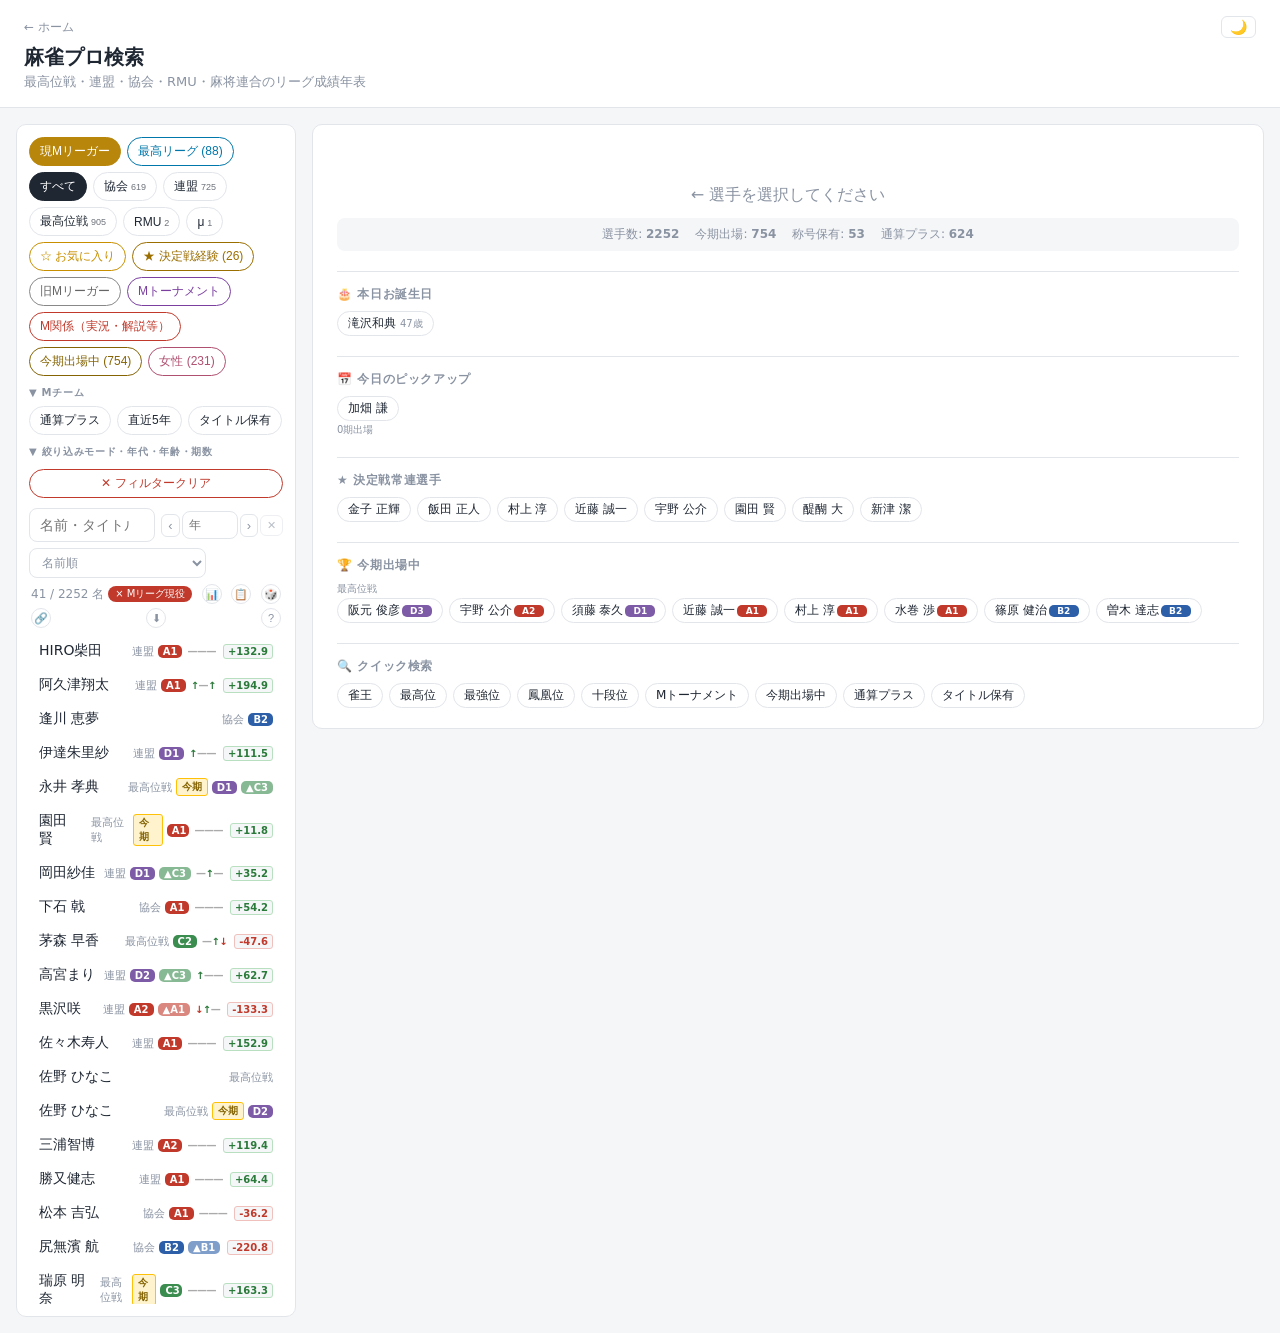
==== pro/index.html @ a1c351ee "キャッシュバスティング追加でブラウザキャッシュを回避 Co-Authored-By: Claude Opus 4.6 <noreply@anthropic.com>" ====
<!DOCTYPE html>
<html lang="ja">
<head>
<meta charset="UTF-8">
<meta name="viewport" content="width=device-width, initial-scale=1.0">
<title>麻雀プロ検索</title>
<meta name="description" content="最高位戦・連盟・協会・RMU・麻将連合のリーグ成績年表。2200人以上の麻雀プロの成績を検索・閲覧できます。">
<meta property="og:title" content="麻雀プロ検索">
<meta property="og:description" content="最高位戦・連盟・協会・RMU・麻将連合のリーグ成績年表">
<meta property="og:type" content="website">
<link rel="stylesheet" href="style.css?v=20260627b">
<link rel="manifest" href="manifest.json">
<meta name="theme-color" content="#c0392b">
</head>
<body>
<div class="app-header">
  <div class="header-top">
    <a href="../" class="back-link">← ホーム</a>
    <button id="darkToggle" class="dark-toggle-btn" title="ダーク/ライトモード切替" onclick="toggleDark()">🌙</button>
  </div>
  <h1>麻雀プロ検索</h1>
  <p class="subtitle">最高位戦・連盟・協会・RMU・麻将連合のリーグ成績年表</p>
</div>

<div class="layout">
  <aside class="sidebar">
    <button class="filter-toggle" id="filterToggle" onclick="toggleFilter()">▼ 絞り込みを表示</button>
    <div class="org-filter" id="orgFilter"></div>
    <div class="search-row">
      <input class="search" id="search" type="search" placeholder="名前・タイトル・団体で検索…">
      <div class="year-nav">
        <button class="year-step" id="yearPrev" title="前年" onclick="stepYear(-1)">‹</button>
        <input class="year-input" id="yearFilter" type="number" placeholder="年" min="1976" max="2030">
        <button class="year-step" id="yearNext" title="翌年" onclick="stepYear(1)">›</button>
        <button class="year-step" id="yearClear" title="年フィルターをクリア" onclick="clearYear()" style="font-size:11px;opacity:0.6">✕</button>
      </div>
      <select class="sort-select" id="sortSelect">
        <optgroup label="基本">
          <option value="name">名前順</option>
          <option value="recent">最近活動順</option>
          <option value="debut">デビュー年順</option>
          <option value="records">出場期数順</option>
        </optgroup>
        <optgroup label="成績">
          <option value="tier">最高ティア順</option>
          <option value="playoff">決定戦回数順</option>
          <option value="pts">今期pt順</option>
          <option value="avgpts">平均pt順</option>
          <option value="avgrank">平均順位順</option>
          <option value="totalpts">通算pt順</option>
          <option value="titles">タイトル数順</option>
          <option value="career">活動年数順</option>
          <option value="recentavg">直近5期平均pt順</option>
        </optgroup>
        <optgroup label="SNS">
          <option value="xfollow">Xフォロワー順</option>
          <option value="ytfollow">YouTube登録者順</option>
          <option value="igfollow">Instagramフォロワー順</option>
        </optgroup>
      </select>
    </div>
    <div class="count-row">
  <div class="player-count" id="playerCount"></div>
  <button class="help-btn" id="rankingBtn" title="今期ランキング：今期出場中＋今期pt順" onclick="quickRanking()">📊</button>
  <button class="help-btn" id="copyListBtn" title="一覧をコピー" onclick="copyPlayerList()">📋</button>
  <button class="help-btn" id="randomBtn" title="ランダムに選手を表示" onclick="openRandomPlayer()">🎲</button>
  <button class="help-btn" id="shareFilterBtn" title="現在の絞り込み状態をURLでシェア" onclick="shareFilterUrl()">🔗</button>
  <button class="help-btn" id="csvBtn" title="CSV形式でダウンロード（Excel対応）" onclick="downloadCsv()">⬇</button>
  <button class="help-btn" id="helpBtn" title="キーボードショートカット">?</button>
</div>
<div class="help-panel" id="helpPanel" style="display:none">
  <div><kbd>/</kbd> 検索にフォーカス</div>
  <div><kbd>↑</kbd><kbd>↓</kbd> 選手を選択 / <kbd>PgUp</kbd><kbd>PgDn</kbd> 10件ずつ</div>
  <div><kbd>Enter</kbd> 先頭の選手を開く</div>
  <div><kbd>Esc</kbd> / <kbd>Backspace</kbd> 選択解除・検索クリア</div>
  <div><kbd>?</kbd> このパネルを開閉</div>
  <div><kbd>f</kbd> お気に入りに追加/削除 / <kbd>r</kbd> ランダム / <kbd>s</kbd> URLコピー / <kbd>d</kbd> ダークモード / <kbd>h</kbd> フィルター全解除</div>
  <div><kbd>1</kbd>最高位 <kbd>2</kbd>連盟 <kbd>3</kbd>協会 <kbd>4</kbd>RMU <kbd>5</kbd>μ <kbd>0</kbd>全て（団体切替）</div>
  <div><kbd>n</kbd> 次の選手 / <kbd>p</kbd> 前の選手</div>
  <div style="margin-top:4px;border-top:1px solid var(--border);padding-top:4px">☆ ボタンで選手をお気に入り登録、フィルターで絞り込み</div>
  <div>📊 今期ランキング / 🎲 ランダム選手 / 📋 一覧コピー（TSV）</div>
  <div>チャートの点をクリック → その年で絞り込み</div>
  <div>‹ › ボタンで年フィルターを前後移動</div>
  <div>検索は複数語スペース区切りでAND絞り込み（例: 連盟 A1）</div>
  <div>ティア名で検索可（例: 協会 A2、最高位 C）</div>
  <div>🖨 ボタンで選手詳細を印刷・PDF保存</div>
</div>
    <ul class="player-list" id="playerList"></ul>
  </aside>
  <main class="detail" id="detail">
    <div class="placeholder">← 選手を選択してください</div>
  </main>
</div>

<script src="data.js?v=20260627b"></script>
<script src="app.js?v=20260627b"></script>
<script>
document.getElementById('helpBtn').addEventListener('click', function() {
  var p = document.getElementById('helpPanel');
  p.style.display = p.style.display === 'none' ? 'flex' : 'none';
});
function copyPlayerLink() {
  const btn = document.querySelector('.copy-link-btn');
  const url = location.href;
  const name = document.title.replace(' - 麻雀プロ検索', '');
  if (navigator.share) {
    navigator.share({ title: name + ' - 麻雀プロ検索', url: url }).catch(function(){});
    return;
  }
  navigator.clipboard.writeText(url).then(function() {
    if (btn) { btn.textContent = '✓'; setTimeout(function() { btn.textContent = '🔗'; }, 1500); }
  });
}
function quickRanking() {
  state.ongoingOnly = true;
  state.sort = 'pts';
  document.getElementById('sortSelect').value = 'pts';
  renderOrgFilter();
  renderList();
}
function copyPlayerList() {
  const list = filteredPlayers();
  if (!list.length) return;
  const header = ["名前", "団体", "デビュー年", "出場期数", "決定戦", "通算pt", "平均pt", "直近ティア"].join("\t");
  const rows = list.map(function(p) {
    const orgId = (p.records && p.records.length) ? (p.records[p.records.length - 1].orgId || p.org) : p.org;
    const org = window.MJ_DATA.organizations.find(function(o) { return o.id === orgId; });
    const debutYrs = (p.records || []).map(function(r) {
      return termToYear(r.orgId || p.org, r.term);
    }).filter(function(y) { return y > 1000; });
    const debut = debutYrs.length ? Math.min.apply(null, debutYrs) : "";
    const recs = (p.records || []).concat(p.wrecords || []).filter(function(r) { return !r.ongoing && r.points != null; });
    const totalPts = recs.length ? recs.reduce(function(s, r) { return s + r.points; }, 0).toFixed(1) : "";
    const avgPts = recs.length >= 3 ? (recs.reduce(function(s, r) { return s + r.points; }, 0) / recs.length).toFixed(1) : "";
    const totalRecs = (p.records || []).length + (p.wrecords || []).length;
    const playoffs = (p.records || []).filter(function(r) { return r.category === "playoff"; }).length + (p.wrecords || []).filter(function(r) { return r.category === "playoff"; }).length;
    const latestRec = (p.records || []).filter(function(r) { return !r.ongoing; }).sort(function(a, b) {
      return termToYear(b.orgId || p.org, b.term) - termToYear(a.orgId || p.org, a.term);
    })[0];
    const latestTier = latestRec ? ((latestRec.tier === "後期" || latestRec.tier === "前期") ? (latestRec.result || latestRec.tier) : latestRec.tier) : "";
    return [p.name, org ? org.shortName : p.org, debut, totalRecs, playoffs, totalPts, avgPts, latestTier].join("\t");
  });
  const text = header + "\n" + rows.join("\n");
  const btn = document.getElementById("copyListBtn");
  navigator.clipboard.writeText(text).then(function() {
    if (btn) { btn.textContent = "✓"; setTimeout(function() { btn.textContent = "📋"; }, 1500); }
  });
}
function downloadCsv() {
  const list = filteredPlayers();
  if (!list.length) return;
  const esc = function(v) { v = String(v); return v.includes(',') || v.includes('"') || v.includes('\n') ? '"' + v.replace(/"/g, '""') + '"' : v; };
  const header = ["名前","団体","デビュー年","出場期数","決定戦","通算pt","平均pt","直近ティア","タイトル"].map(esc).join(",");
  const rows = list.map(function(p) {
    const orgId = (p.records && p.records.length) ? (p.records[p.records.length - 1].orgId || p.org) : p.org;
    const org = window.MJ_DATA.organizations.find(function(o) { return o.id === orgId; });
    const debutYrs = (p.records || []).map(function(r) { return termToYear(r.orgId || p.org, r.term); }).filter(function(y) { return y > 1000; });
    const debut = debutYrs.length ? Math.min.apply(null, debutYrs) : "";
    const recs = (p.records || []).concat(p.wrecords || []).filter(function(r) { return !r.ongoing && r.points != null; });
    const totalPts = recs.length ? recs.reduce(function(s, r) { return s + r.points; }, 0).toFixed(1) : "";
    const avgPts = recs.length >= 3 ? (recs.reduce(function(s, r) { return s + r.points; }, 0) / recs.length).toFixed(1) : "";
    const totalRecs = (p.records || []).length + (p.wrecords || []).length;
    const playoffs = (p.records || []).filter(function(r) { return r.category === "playoff"; }).length + (p.wrecords || []).filter(function(r) { return r.category === "playoff"; }).length;
    const latestRec = (p.records || []).filter(function(r) { return !r.ongoing; }).sort(function(a, b) { return termToYear(b.orgId || p.org, b.term) - termToYear(a.orgId || p.org, a.term); })[0];
    const latestTier = latestRec ? ((latestRec.tier === "後期" || latestRec.tier === "前期") ? (latestRec.result || latestRec.tier) : latestRec.tier) : "";
    const titles = (p.profile && p.profile.titles) ? p.profile.titles.join("・") : "";
    return [p.name, org ? org.shortName : p.org, debut, totalRecs, playoffs, totalPts, avgPts, latestTier, titles].map(esc).join(",");
  });
  const csv = "﻿" + header + "\n" + rows.join("\n"); // BOM付きでExcel対応
  const blob = new Blob([csv], { type: "text/csv;charset=utf-8" });
  const url = URL.createObjectURL(blob);
  const a = document.createElement("a");
  a.href = url; a.download = "mahjong-pro-" + new Date().toISOString().slice(0,10) + ".csv";
  a.click();
  URL.revokeObjectURL(url);
}
function openRandomPlayer() {
  const list = filteredPlayers();
  if (!list.length) return;
  const p = list[Math.floor(Math.random() * list.length)];
  state.selectedId = p.id;
  renderList();
  scrollToSelected();
  renderDetail(p);
}
function copyPlayerStats() {
  const pid = state.selectedId;
  if (!pid) return;
  const p = window.MJ_DATA.players.find(function(x) { return x.id === pid; });
  if (!p) return;
  const btn = document.getElementById("copyStatsBtn");
  const allRecs = (p.records || []).concat(p.wrecords || []);
  const ptsRecs = allRecs.filter(function(r) { return !r.ongoing && r.points != null; });
  const totalPts = ptsRecs.length ? ptsRecs.reduce(function(s, r) { return s + r.points; }, 0) : null;
  const avgPts = ptsRecs.length >= 3 ? totalPts / ptsRecs.length : null;
  const bestRec = ptsRecs.length ? ptsRecs.reduce(function(m, r) { return r.points > m.points ? r : m; }) : null;
  const playoffN = allRecs.filter(function(r) { return r.category === "playoff"; }).length;
  const debutYrs = (p.records || []).map(function(r) { return termToYear(r.orgId || p.org, r.term); }).filter(function(y) { return y > 1000; });
  const debutYear = debutYrs.length ? Math.min.apply(null, debutYrs) : null;
  const org = window.MJ_DATA.organizations.find(function(o) { return o.id === p.org; });
  const titles = p.profile && p.profile.titles && p.profile.titles.length ? p.profile.titles.join('・') : null;
  let lines = ['【' + p.name + '】'];
  if (org) lines[0] += ' (' + org.shortName + ')';
  if (titles) lines.push('称号: ' + titles);
  if (debutYear) lines.push(debutYear + '年デビュー / ' + allRecs.filter(function(r){return !r.ongoing;}).length + '期出場');
  if (playoffN) lines.push('決定戦進出: ' + playoffN + '回');
  if (totalPts != null) lines.push('通算pt: ' + (totalPts >= 0 ? '+' : '') + totalPts.toFixed(1));
  if (avgPts != null) lines.push('平均pt: ' + (avgPts >= 0 ? '+' : '') + avgPts.toFixed(1) + ' (' + ptsRecs.length + '期)');
  if (bestRec) {
    const bestYr = termToYear(bestRec.orgId || p.org, bestRec.term);
    lines.push('ベスト: ' + (bestRec.points >= 0 ? '+' : '') + bestRec.points.toFixed(1) + 'pt' + (bestYr > 1000 ? ' (' + bestYr + '年)' : ''));
  }
  lines.push(location.origin + location.pathname + '?p=' + encodeURIComponent(pid));
  navigator.clipboard.writeText(lines.join('\n')).then(function() {
    if (btn) { btn.textContent = '✓'; setTimeout(function() { btn.textContent = '📄'; }, 1500); }
  });
}
function shareFilterUrl() {
  const btn = document.getElementById('shareFilterBtn');
  const url = location.href;
  if (navigator.share) {
    navigator.share({ title: document.title, url }).catch(function(){});
    return;
  }
  navigator.clipboard.writeText(url).then(function() {
    if (btn) { btn.textContent = '✓'; setTimeout(function() { btn.textContent = '🔗'; }, 1500); }
  });
}
function clearYear() {
  const input = document.getElementById('yearFilter');
  input.value = '';
  state.year = '';
  renderList();
}
function stepYear(delta) {
  const input = document.getElementById('yearFilter');
  const cur = parseInt(input.value) || 0;
  const next = cur ? cur + delta : (delta > 0 ? 1976 : 2026);
  input.value = next;
  state.year = String(next);
  renderList();
}
function toggleDark() {
  const root = document.documentElement;
  const isDark = root.classList.toggle('force-dark');
  root.classList.toggle('force-light', !isDark);
  document.getElementById('darkToggle').textContent = isDark ? '☀️' : '🌙';
  try { localStorage.setItem('mj_theme', isDark ? 'dark' : 'light'); } catch(e) {}
}
(function() {
  try {
    const saved = localStorage.getItem('mj_theme');
    if (saved === 'dark') { document.documentElement.classList.add('force-dark'); document.getElementById('darkToggle').textContent = '☀️'; }
    else if (saved === 'light') { document.documentElement.classList.add('force-light'); }
  } catch(e) {}
})();
function toggleFilter() {
  const filter = document.getElementById('orgFilter');
  const open = filter.classList.contains('open');
  filter.classList.toggle('open', !open);
  try { localStorage.setItem('mj_filter_open', !open ? '1' : ''); } catch(e) {}
  renderOrgFilter();
}
// フィルターパネルの開閉状態を復元
(function() {
  try {
    if (localStorage.getItem('mj_filter_open')) {
      document.getElementById('orgFilter').classList.add('open');
    }
  } catch(e) {}
})();
</script>
</body>
</html>
---- pro/style.css ----
:root {
  --bg: #f5f6f8;
  --panel: #ffffff;
  --border: #e2e5ea;
  --text: #1f2733;
  --muted: #8a93a2;
  --accent: #c0392b;
  --tier-a: #c0392b;
  --tier-b: #2c5fa8;
  --tier-c: #3a8c4f;
  --tier-d: #7d5ba6;
}

@media print {
  .sidebar, .app-header, .detail-nav, .fav-toggle-btn, .copy-link-btn, .x-share-btn, .back-to-list, .player-nav, .recent-section, .career-insight, .help-panel, .help-btn { display: none !important; }
  .layout { display: block; }
  .detail { padding: 0; box-shadow: none; border: none; overflow: visible; max-height: none; }
  .chart svg { max-height: 180px; }
  body { background: white; color: black; }
  .timeline tr.best-rec { background: #efffee !important; }
  a { text-decoration: none; color: inherit; }
}
@media (prefers-color-scheme: dark) {
  :root {
    --bg: #12151a;
    --panel: #1c2030;
    --border: #2e3444;
    --text: #e2e6ef;
    --muted: #6b7585;
    --accent: #e05c50;
    --tier-a: #e05c50;
    --tier-b: #5b8fe8;
    --tier-c: #5cb87a;
    --tier-d: #a07dd6;
  }
  .player-list li { background: var(--panel); }
  .player-list li.selected { background: #252b3b; }
  .player-list li:hover { background: #222736; }
  .tier-badge { opacity: 0.9; }
  .help-panel { background: #1a1f2e; }
  .org-btn { background: var(--panel); }
  .org-btn.active { filter: brightness(1.15); }
  .stat { background: #1a1f2e; }
  .profile-section { background: #1a1f2e; }
  .profile-section td { border-color: var(--border); }
  .timeline th { background: #1a1f2e; }
  .timeline tr:nth-child(even) { background: #1e2436; }
  .teammate-btn { background: var(--panel); border-color: var(--border); }
  .recent-btn { background: var(--panel); }
  .title-badge { background: #2a2510; color: #d4b060; border-color: #4a3f10; }
  .p-ongoing { background: #2a2208; color: #d4a820; border-color: #8a6800; }
  .ongoing-badge { background: #2a2208; color: #d4a820; border-color: #8a6800; }
  .playoff-badge { background: #2a2008; color: #d4a020; border-color: #8a6000; }
  .p-pts.pos { color: #5cb87a; }
  .p-pts.neg { color: #e05c50; }
  mark.hl { background: #4a4010; color: #f0d060; }
  .trend-up { color: #5cb87a; }
  .trend-dn { color: #e05c50; }
  input, select { background: var(--panel); color: var(--text); border-color: var(--border); }
}

/* 強制ダークモード（ボタンで切替） */
html.force-dark {
  --bg: #12151a; --panel: #1c2030; --border: #2e3444; --text: #e2e6ef; --muted: #6b7585;
  --accent: #e05c50; --tier-a: #e05c50; --tier-b: #5b8fe8; --tier-c: #5cb87a; --tier-d: #a07dd6;
}
html.force-dark .player-list li { background: var(--panel); }
html.force-dark .player-list li.selected { background: #252b3b; }
html.force-dark .player-list li:hover { background: #222736; }
html.force-dark .help-panel, html.force-dark .stat, html.force-dark .profile-section { background: #1a1f2e; }
html.force-dark .org-btn { background: var(--panel); }
html.force-dark .org-btn.active { filter: brightness(1.15); }
html.force-dark .timeline th { background: #1a1f2e; }
html.force-dark .timeline tr:nth-child(even) { background: #1e2436; }
html.force-dark .teammate-btn { background: var(--panel); border-color: var(--border); }
html.force-dark .recent-btn { background: var(--panel); }
html.force-dark input, html.force-dark select { background: var(--panel); color: var(--text); border-color: var(--border); }
html.force-dark .p-pts.pos { color: #5cb87a; }
html.force-dark .p-pts.neg { color: #e05c50; }
html.force-dark mark.hl { background: #4a4010; color: #f0d060; }
/* 強制ライトモード */
@media (prefers-color-scheme: dark) {
  html.force-light {
    --bg: #f5f6f8; --panel: #ffffff; --border: #e2e5ea; --text: #1f2733; --muted: #8a93a2;
    --accent: #c0392b; --tier-a: #c0392b; --tier-b: #2c5fa8; --tier-c: #3a8c4f; --tier-d: #7d5ba6;
  }
  html.force-light .player-list li { background: white; }
  html.force-light .player-list li.selected { background: #fff5f4; }
  html.force-light .player-list li:hover { background: #fafafa; }
  html.force-light .stat, html.force-light .profile-section, html.force-light .help-panel { background: #f5f6f8; }
  html.force-light .timeline th { background: #f5f6f8; }
  html.force-light .timeline tr:nth-child(even) { background: #fafbfc; }
  html.force-light input, html.force-light select { background: white; color: #1f2733; border-color: #e2e5ea; }
  html.force-light .p-pts.pos { color: #2a7a3a; }
  html.force-light .p-pts.neg { color: #c0392b; }
}

.dark-toggle-btn { background: none; border: 1px solid var(--border); border-radius: 6px; padding: 2px 8px; font-size: 14px; cursor: pointer; color: var(--muted); margin-left: auto; }
.dark-toggle-btn:hover { border-color: var(--accent); }

* { box-sizing: border-box; }

body {
  margin: 0;
  font-family: "Hiragino Kaku Gothic ProN", "Yu Gothic", "Meiryo", system-ui, sans-serif;
  background: var(--bg);
  color: var(--text);
}

.app-header {
  padding: 16px 24px;
  background: var(--panel);
  border-bottom: 1px solid var(--border);
}
.app-header h1 { margin: 0; font-size: 20px; }
.header-top { margin-bottom: 6px; display: flex; align-items: center; justify-content: space-between; }
.back-link { font-size: 12px; color: var(--muted); text-decoration: none; }
.back-link:hover { color: var(--accent); }
.subtitle { margin: 2px 0 0; color: var(--muted); font-size: 13px; }

.layout {
  display: flex;
  gap: 16px;
  padding: 16px;
  align-items: flex-start;
}

/* --- サイドバー --- */
.sidebar {
  width: 280px;
  flex: 0 0 280px;
  background: var(--panel);
  border: 1px solid var(--border);
  border-radius: 10px;
  padding: 12px;
  position: sticky;
  top: 16px;
}
.filter-toggle { display: none; width: 100%; padding: 8px; background: #f0f2f5; border: 1px solid var(--border); border-radius: 8px; font-size: 13px; cursor: pointer; margin-bottom: 8px; text-align: left; }
.org-filter { display: flex; flex-wrap: wrap; gap: 6px; margin-bottom: 10px; }
@media (max-width: 760px) {
  .filter-toggle { display: block; }
  .org-filter { display: none; }
  .org-filter.open { display: flex; }
}
.org-btn {
  border: 1px solid var(--border);
  background: #fff;
  color: var(--text);
  padding: 5px 10px;
  border-radius: 999px;
  font-size: 12px;
  cursor: pointer;
}
.org-btn.active { background: var(--text); color: #fff; border-color: var(--text); }
.org-cnt { font-size: 9px; opacity: 0.65; margin-left: 3px; }
.search-hist { display: none; flex-wrap: wrap; gap: 4px; margin-top: 4px; }
.search-hist-btn { background: var(--bg); border: 1px solid var(--border); border-radius: 10px; padding: 2px 8px; font-size: 11px; color: var(--muted); cursor: pointer; font-family: inherit; white-space: nowrap; }
.search-hist-btn:hover { border-color: var(--accent); color: var(--accent); }
.mleague-btn { border-color: #b8860b; color: #b8860b; }
.mleague-btn.active { background: #b8860b; color: #fff; border-color: #b8860b; }
.mleague-former-btn { border-color: #888; color: #666; }
.mleague-former-btn.active { background: #666; color: #fff; border-color: #666; }
.mtourn-btn { border-color: #7b3fa0; color: #7b3fa0; }
.mtourn-btn.active { background: #7b3fa0; color: #fff; border-color: #7b3fa0; }
.topleague-btn { border-color: #0077aa; color: #0077aa; }
.topleague-btn.active { background: #0077aa; color: #fff; border-color: #0077aa; }
.wleague-btn { border-color: #b05070; color: #b05070; }
.wleague-btn.active { background: #b05070; color: #fff; border-color: #b05070; }
.filter-sep { display: block; width: 1px; height: 20px; background: var(--border); margin: 0 2px; align-self: center; }
.filter-section-label { display: block; width: 100%; font-size: 10px; color: var(--muted); font-weight: 700; letter-spacing: .07em; margin-top: 4px; }
.filter-section-toggle { background: none; border: none; cursor: pointer; text-align: left; padding: 0; font-family: inherit; }
.clear-btn { border-color: var(--accent) !important; color: var(--accent) !important; margin-top: 4px; width: 100%; }
.team-btn { border-radius: 6px !important; font-size: 11px !important; padding: 4px 9px !important; }
.pteam { font-size: 10px; border-radius: 3px; padding: 1px 5px; margin-left: 4px; font-weight: 600; }
.pteam-current { background: var(--accent); color: #fff; }
.pteam-former  { background: #e0e0e0; color: #555; }
.mcast-btn    { border-color: #c0392b; color: #c0392b; }
.mcast-btn.active    { background: #c0392b; color: #fff; border-color: #c0392b; }
.manalyst-btn { border-color: #1565c0; color: #1565c0; }
.manalyst-btn.active { background: #1565c0; color: #fff; border-color: #1565c0; }
.mreporter-btn{ border-color: #2e7d32; color: #2e7d32; }
.mreporter-btn.active{ background: #2e7d32; color: #fff; border-color: #2e7d32; }

.search-row { display: flex; flex-wrap: wrap; gap: 6px; }
.search {
  flex: 1;
  min-width: 0;
  padding: 8px 10px;
  border: 1px solid var(--border);
  border-radius: 8px;
  font-size: 14px;
}
.year-nav { display: flex; align-items: center; gap: 2px; }
.year-step { background: none; border: 1px solid var(--border); border-radius: 6px; padding: 4px 6px; font-size: 13px; cursor: pointer; color: var(--muted); line-height: 1; }
.year-step:hover { border-color: var(--accent); color: var(--accent); }
.year-input {
  width: 56px;
  padding: 6px 6px;
  border: 1px solid var(--border);
  border-radius: 8px;
  font-size: 12px;
  color: var(--text);
}
.year-input::-webkit-inner-spin-button,
.year-input::-webkit-outer-spin-button { -webkit-appearance: none; }
.sort-select {
  padding: 6px 8px;
  border: 1px solid var(--border);
  border-radius: 8px;
  font-size: 12px;
  background: #fff;
  cursor: pointer;
  color: var(--muted);
  max-width: 100%;
}
.count-row { display: flex; align-items: center; justify-content: space-between; margin: 6px 2px; flex-wrap: wrap; gap: 4px; }
.player-count { font-size: 12px; color: var(--muted); display: flex; align-items: center; gap: 4px; flex-wrap: wrap; }
.filter-chip { background: var(--accent); color: #fff; border: none; border-radius: 10px; padding: 1px 7px; font-size: 10px; white-space: nowrap; cursor: pointer; font-family: inherit; }
.filter-chip:hover { opacity: 0.8; }
.filter-clear-all { background: #555; }
.help-btn { background: none; border: 1px solid var(--border); border-radius: 50%; width: 20px; height: 20px; font-size: 11px; cursor: pointer; color: var(--muted); line-height: 1; padding: 0; }
.help-btn:hover { border-color: var(--accent); color: var(--accent); }
.help-panel { background: #f8f9fb; border: 1px solid var(--border); border-radius: 8px; padding: 10px 14px; margin-bottom: 6px; font-size: 12px; color: var(--muted); display: flex; flex-direction: column; gap: 5px; }
.help-panel kbd { background: #fff; border: 1px solid #ccc; border-radius: 4px; padding: 1px 5px; font-size: 11px; font-family: monospace; color: var(--text); margin-right: 4px; }

.player-list {
  list-style: none;
  margin: 0;
  padding: 0;
  max-height: calc(100vh - 230px);
  overflow-y: auto;
}
.player-list li {
  padding: 8px 10px;
  border-radius: 8px;
  cursor: pointer;
  display: flex;
  justify-content: space-between;
  align-items: center;
  gap: 8px;
}
.player-list li:hover { background: #f0f2f5; }
.player-list li.selected { background: #eaf0fb; }
.player-list .pname { font-size: 14px; }
.player-list .pright { display: flex; align-items: center; gap: 4px; }
.player-list .porg { font-size: 11px; color: var(--muted); }
.player-list .porg.transfer { color: #7b1fa2; font-weight: 600; }
.player-list .ptier { font-size: 10px; padding: 1px 5px; min-width: 22px; }
.player-list .prole { font-size: 10px; padding: 1px 5px; border-radius: 3px; font-weight: 600; }
.player-list .p-ongoing { font-size: 10px; padding: 1px 5px; border-radius: 3px; font-weight: 700; background: #fff3cd; color: #856404; border: 1px solid #ffc107; }
.p-pts { font-size: 11px; font-weight: 700; margin-left: 3px; }
.p-pts.pos { color: #2a7a3a; }
.p-pts.neg { color: #c0392b; }
mark.hl { background: #fff176; color: inherit; border-radius: 2px; padding: 0 1px; }
.p-trend { font-size: 10px; font-weight: 700; margin-left: 1px; letter-spacing: -0.5px; }
.trend-up { color: #2a7a3a; }
.trend-dn { color: #c0392b; }
.trend-po { color: #c08000; }
.trend-st { color: #aaa; }

/* --- 詳細 --- */
.detail {
  flex: 1;
  background: var(--panel);
  border: 1px solid var(--border);
  border-radius: 10px;
  padding: 20px 24px;
  min-height: 300px;
}
.placeholder { color: var(--muted); text-align: center; padding: 40px 0 12px; }
.db-stats { display: flex; gap: 16px; justify-content: center; flex-wrap: wrap; font-size: 12px; color: var(--muted); margin-bottom: 12px; padding: 8px; background: var(--bg); border-radius: 8px; }

.detail-head { display: flex; align-items: baseline; gap: 12px; flex-wrap: wrap; }
.copy-link-btn { background: none; border: 1px solid var(--border); border-radius: 6px; padding: 2px 7px; font-size: 14px; cursor: pointer; color: var(--muted); line-height: 1.4; }
.copy-link-btn:hover { border-color: var(--accent); color: var(--accent); }
.x-share-btn { display: inline-block; border: 1px solid var(--border); border-radius: 6px; padding: 2px 7px; font-size: 13px; color: var(--muted); text-decoration: none; line-height: 1.4; font-style: normal; }
.x-share-btn:hover { border-color: var(--text); color: var(--text); }
.fav-toggle-btn { background: none; border: 1px solid var(--border); border-radius: 6px; padding: 2px 7px; font-size: 15px; cursor: pointer; color: var(--muted); line-height: 1.4; transition: all .15s; }
.fav-toggle-btn.active { color: #c89000; border-color: #e0b800; }
.fav-toggle-btn:hover { border-color: #e0b800; color: #c89000; }
.fav-btn { border-color: #c89000 !important; color: #c89000 !important; }
.fav-btn.active { background: #c89000 !important; color: #fff !important; }
.playoff-btn { border-color: #9b6e00 !important; color: #9b6e00 !important; }
.playoff-btn.active { background: #9b6e00 !important; color: #fff !important; }
.ongoing-filter-btn { border-color: #856404 !important; color: #856404 !important; }
.ongoing-filter-btn.active { background: #856404 !important; color: #fff !important; }
.p-fav { color: #c89000; font-size: 11px; margin-left: 2px; }
.player-nav { display: flex; align-items: center; justify-content: space-between; gap: 4px; margin: 4px 0 8px; }
.player-nav-btn { background: none; border: 1px solid var(--border); border-radius: 6px; padding: 3px 8px; font-size: 11px; color: var(--muted); cursor: pointer; max-width: 44%; overflow: hidden; text-overflow: ellipsis; white-space: nowrap; font-family: inherit; }
.player-nav-btn:hover { border-color: var(--accent); color: var(--accent); }
.player-nav-btn.disabled { border: none; cursor: default; }
.player-nav-pos { font-size: 11px; color: var(--muted); white-space: nowrap; flex-shrink: 0; }
.player-nav-center { display: flex; align-items: center; gap: 4px; flex-shrink: 0; }
.player-share-btn { background: none; border: none; cursor: pointer; font-size: 12px; padding: 0 2px; opacity: 0.5; transition: opacity 0.15s; }
.player-share-btn:hover { opacity: 1; }
.p-ctx { font-size: 10px; font-weight: 600; margin-left: 3px; padding: 1px 4px; border-radius: 3px; background: var(--bg); border: 1px solid var(--border); }
.p-ctx.pos { color: #2a7a3a; border-color: #b8e0c0; }
.p-ctx.neg { color: #c0392b; border-color: #f0c0bc; }
.p-ctx.neu { color: var(--muted); }
.detail-head h2 { margin: 0; font-size: 22px; }
.detail-head .league-name { color: var(--accent); font-weight: 600; }
.detail-head .org-name { color: var(--muted); font-size: 13px; }

.summary { display: flex; gap: 18px; flex-wrap: wrap; margin: 14px 0 6px; }
.stat { background: #f7f8fa; border: 1px solid var(--border); border-radius: 8px; padding: 8px 14px; }
.stat .num { font-size: 20px; font-weight: 700; word-break: keep-all; }
.stat .num.sm { font-size: 14px; }
.stat .lbl { font-size: 11px; color: var(--muted); }

/* 移籍歴あり */
.transfer-badge { background: #f3e5f5; color: #7b1fa2; border-radius: 4px; padding: 2px 8px; font-size: 12px; font-weight: 600; }
.ongoing-badge { background: #fff3cd; color: #856404; border: 1px solid #ffc107; border-radius: 4px; padding: 2px 8px; font-size: 12px; font-weight: 700; }
.playoff-badge { background: #fff8e1; color: #9b6e00; border: 1px solid #f9a825; border-radius: 4px; padding: 2px 8px; font-size: 12px; font-weight: 700; }
.debut-year { font-size: 12px; color: var(--muted); }
.best-tier { opacity: 0.6; font-size: 10px !important; }
.detail-nav { display: flex; align-items: center; gap: 6px; margin-bottom: 8px; flex-wrap: wrap; justify-content: space-between; }
.nav-btn { background: none; border: 1px solid var(--border); border-radius: 6px; padding: 3px 8px; font-size: 12px; cursor: pointer; color: var(--text); font-family: inherit; white-space: nowrap; overflow: hidden; text-overflow: ellipsis; max-width: 120px; }
.nav-btn:hover { border-color: var(--accent); color: var(--accent); }
.nav-disabled { flex: 1; min-width: 60px; }
.list-rank { font-size: 10px; color: var(--muted); min-width: 20px; text-align: right; margin-right: 4px; flex-shrink: 0; }
.list-pos { font-size: 11px; color: var(--muted); border: 1px solid var(--border); border-radius: 4px; padding: 1px 5px; }
.cum-chart { margin: 4px 0 8px; background: var(--bg); border-radius: 4px; padding: 4px; overflow: hidden; }
.career-insight { font-size: 12px; color: var(--muted); background: var(--bg); border-left: 3px solid var(--border); padding: 6px 10px; margin: 8px 0; border-radius: 0 4px 4px 0; line-height: 1.6; }
.role-badge { border-radius: 4px; padding: 2px 8px; font-size: 12px; font-weight: 600; }
.role-cast     { background: #fce4ec; color: #c62828; }
.role-analyst  { background: #e3f2fd; color: #1565c0; }
.role-reporter { background: #e8f5e9; color: #2e7d32; }
.mteam-badge { color: #fff; border-radius: 4px; padding: 2px 10px; font-size: 12px; font-weight: 600; }
.org-section { border-top: 2px solid var(--border); margin-top: 20px; padding-top: 14px; }
.org-section-first { border-top: none; margin-top: 0; padding-top: 0; }
.org-section-head { display: flex; align-items: baseline; gap: 10px; flex-wrap: wrap; margin-bottom: 4px; }
.org-section-head .org-name { color: var(--muted); font-size: 13px; }
.org-section-head .league-name { color: var(--accent); font-weight: 600; font-size: 14px; }
.summary-sm { margin: 8px 0 4px; }
.summary-sm .stat { padding: 5px 10px; }
.summary-sm .stat .num { font-size: 16px; }

/* 年表テーブル */
.timeline { width: 100%; border-collapse: collapse; margin-top: 14px; }
.timeline th, .timeline td {
  padding: 7px 10px;
  border-bottom: 1px solid var(--border);
  text-align: center;
  font-size: 14px;
}
.timeline th { color: var(--muted); font-size: 12px; font-weight: 600; }
.timeline td.term { font-weight: 600; width: 90px; }
.timeline td.points { font-variant-numeric: tabular-nums; width: 110px; }
.timeline tr.ongoing { background: #fafafa; color: var(--muted); }

.tier-badge {
  display: inline-block;
  min-width: 30px;
  padding: 2px 8px;
  border-radius: 5px;
  color: #fff;
  font-size: 12px;
  font-weight: 700;
}
.tier-A { background: var(--tier-a); }
.tier-B { background: var(--tier-b); }
.tier-C { background: var(--tier-c); }
.tier-D { background: var(--tier-d); }
.tier-E { background: #c77f1a; }
.tier-F { background: #5b6b7a; }
.tier-other { background: var(--muted); }

.timeline tr.gap-row td { color: var(--muted); font-size: 12px; background: #fafafa; font-style: italic; }
.fold-btn { background: none; border: 1px solid var(--border); border-radius: 4px; padding: 2px 8px; font-size: 11px; color: var(--muted); cursor: pointer; width: 100%; }
.fold-btn:hover { border-color: var(--accent); color: var(--accent); }
.timeline tr.year-match { background: #fffde7; outline: 1px solid #ffe082; }
.timeline tr.best-rec { background: #f0fff4; }
.timeline tr.best-rec td.points { font-weight: 700; }
.timeline tr.gap-row td.term { font-weight: 400; }

.result-promotion, .result-playoff { color: var(--accent); font-weight: 600; }
.cat-icon { font-size: 11px; margin-right: 3px; font-weight: 700; }
.chart-legend { display: flex; flex-wrap: wrap; gap: 8px; margin-top: 4px; font-size: 11px; color: var(--muted); }
.chart-legend-item { display: inline-flex; align-items: center; gap: 3px; }
.chart-legend-dot { width: 8px; height: 8px; border-radius: 50%; display: inline-block; }
.chart-legend-ring { width: 10px; height: 10px; border-radius: 50%; border: 2px solid var(--muted); display: inline-block; opacity: 0.6; }
.career-milestone { font-size: 10px; font-weight: 700; padding: 1px 6px; border-radius: 10px; border: 1px solid; display: inline-block; }
.ms-legend { background: #fff3e0; color: #c67700; border-color: #e0a020; }
.ms-veteran { background: #e8f4e8; color: #2a7a3a; border-color: #60b070; }
.ms-regular { background: #e8f0fb; color: #2c5fa8; border-color: #8ab0e0; }
.ms-stable { background: #f0e8fb; color: #7d3fa8; border-color: #b070e0; }
.tier-stack { display: flex; height: 6px; border-radius: 3px; overflow: hidden; margin-bottom: 6px; gap: 1px; }
.tier-stack-seg { height: 100%; min-width: 2px; border-radius: 1px; transition: opacity 0.15s; }
.tier-stack-seg:hover { opacity: 0.7; }
.tier-breakdown { display: flex; flex-wrap: wrap; gap: 5px; margin: 8px 0 4px; flex-direction: column; }
.tb-item { display: inline-flex; align-items: center; gap: 3px; }
.tb-tier { font-size: 10px !important; padding: 1px 5px !important; }
.tb-cnt { font-size: 11px; color: var(--muted); }
.half { font-size: 9px; color: var(--muted); margin-left: 3px; vertical-align: middle; }
.cat-up { color: #2e7d32; }
.cat-dn { color: #1565c0; }
.cat-po { color: #b8860b; }
.result-demotion { color: var(--tier-b); font-weight: 600; }
.result-champion { color: #b8860b; font-weight: 700; }
.result-stay { color: var(--text); }
.result-ongoing, .result-other { color: var(--muted); }

.rank { color: var(--muted); font-size: 11px; }
.rec-year { display: block; font-size: 10px; color: var(--muted); font-weight: 400; }
.yr-link { cursor: pointer; }
.yr-link:hover { color: var(--accent); text-decoration: underline; }
.half { color: var(--muted); font-size: 10px; background: #eef0f3; border-radius: 3px; padding: 1px 4px; margin-left: 2px; }

.pts-neg { color: var(--accent); }
.pts-pos { color: #2a7a3a; }
@media (prefers-color-scheme: dark) { .pts-pos { color: #5cb87a; } }

.source-link { margin-top: 16px; font-size: 12px; }
.source-link a { color: var(--muted); }
.timeline td.src-link { width: 24px; text-align: center; padding: 2px; }
.timeline td.src-link a { text-decoration: none; font-size: 12px; opacity: 0.5; }
.timeline td.src-link a:hover { opacity: 1; }

/* プロフィールカード */
.profile-card {
  background: #f8f9fb;
  border: 1px solid var(--border);
  border-radius: 10px;
  padding: 14px 18px;
  margin: 12px 0 16px;
}
.profile-nickname {
  font-size: 13px;
  color: var(--accent);
  font-weight: 600;
  margin-bottom: 8px;
  letter-spacing: .04em;
}
.profile-grid {
  display: grid;
  grid-template-columns: 90px 1fr;
  gap: 4px 12px;
  font-size: 13px;
}
.profile-label { color: var(--muted); font-weight: 600; }
.profile-value { color: var(--text); }
.title-badge { display: inline-block; background: #fff8e1; color: #7c5c00; border: 1px solid #ffe082; border-radius: 4px; padding: 1px 7px; font-size: 12px; margin: 1px 2px 1px 0; }
.profile-links {
  margin-top: 10px;
  display: flex;
  gap: 12px;
  font-size: 13px;
}
.profile-links a {
  color: #2c5fa8;
  text-decoration: none;
  padding: 3px 10px;
  border: 1px solid #2c5fa8;
  border-radius: 999px;
  font-weight: 600;
}
.profile-links a:hover { background: #2c5fa8; color: #fff; }

/* 閲覧履歴 */
.recent-section { margin-top: 20px; padding-top: 14px; border-top: 1px solid var(--border); }
.recent-head { font-size: 12px; color: var(--muted); font-weight: 600; margin-bottom: 8px; letter-spacing: .05em; }
.recent-list { display: flex; flex-wrap: wrap; gap: 6px; }
.recent-btn { background: #fff; border: 1px solid var(--border); border-radius: 999px; padding: 3px 10px; font-size: 12px; cursor: pointer; font-family: inherit; color: var(--text); }
.recent-btn:hover { border-color: var(--accent); color: var(--accent); }

/* ランキングパネル */
.ranking-panel { padding: 8px 0; }
.ranking-title { font-size: 16px; font-weight: 700; margin: 0 0 12px; color: var(--text); }
.ranking-table { width: 100%; border-collapse: collapse; font-size: 13px; }
.ranking-table th { text-align: left; font-size: 11px; color: var(--muted); border-bottom: 2px solid var(--border); padding: 4px 8px; }
.ranking-table td { padding: 6px 8px; border-bottom: 1px solid var(--border); }
.ranking-table tr[data-id]:hover { background: var(--hover-bg, #f5f5f5); }
.ranking-table td.pos { color: #2a7a3a; }
.ranking-table td.neg { color: #c0392b; }
.ranking-table td:first-child, .ranking-table th:first-child { width: 36px; text-align: center; }
.force-dark .ranking-table tr[data-id]:hover { background: #333; }

/* チームメイト */
.teammates-section { margin-top: 20px; padding-top: 14px; border-top: 1px solid var(--border); }
.teammates-head { font-size: 13px; color: var(--muted); margin-bottom: 8px; }
.teammates-list { display: flex; flex-wrap: wrap; gap: 6px; }
.teammate-btn { background: #fff; border: 1px solid; border-radius: 999px; padding: 4px 12px; font-size: 13px; cursor: pointer; font-family: inherit; display: inline-flex; align-items: center; gap: 4px; }
.teammate-btn:hover { opacity: 0.75; }
.mate-sub { font-size: 10px; background: #eee; color: #666; border-radius: 3px; padding: 1px 4px; }

/* 折れ線 */
.chart { margin-top: 16px; position: relative; }
.chart svg { width: 100%; height: 200px; display: block; }
.chart-tip {
  display: none;
  position: absolute;
  background: rgba(31,39,51,.88);
  color: #fff;
  font-size: 12px;
  padding: 4px 9px;
  border-radius: 6px;
  pointer-events: none;
  white-space: normal;
  max-width: 180px;
  z-index: 10;
  transform: translate(-50%, -110%);
}

/* 女流リーグセクション */
hr.section-divider {
  border: none;
  border-top: 2px dashed var(--border);
  margin: 24px 0;
}
.wleague-section { margin-top: 4px; }
.wleague-head { margin-bottom: 12px; }
.wleague-name {
  font-size: 16px;
  font-weight: 700;
  color: #b05070;
}
.wleague-section .chart svg { height: 160px; }
.wleague-section .chart { position: relative; }

.back-to-list { display: none; }
@media (max-width: 760px) {
  .layout { flex-direction: column; }
  .sidebar { width: 100%; flex: none; position: static; }
  .player-list { max-height: 280px; }
  .back-to-list {
    display: block;
    background: none;
    border: 1px solid var(--border);
    border-radius: 6px;
    color: var(--muted);
    font-size: 12px;
    cursor: pointer;
    padding: 3px 8px;
    font-family: inherit;
  }
  .detail-nav { margin-bottom: 12px; }
}
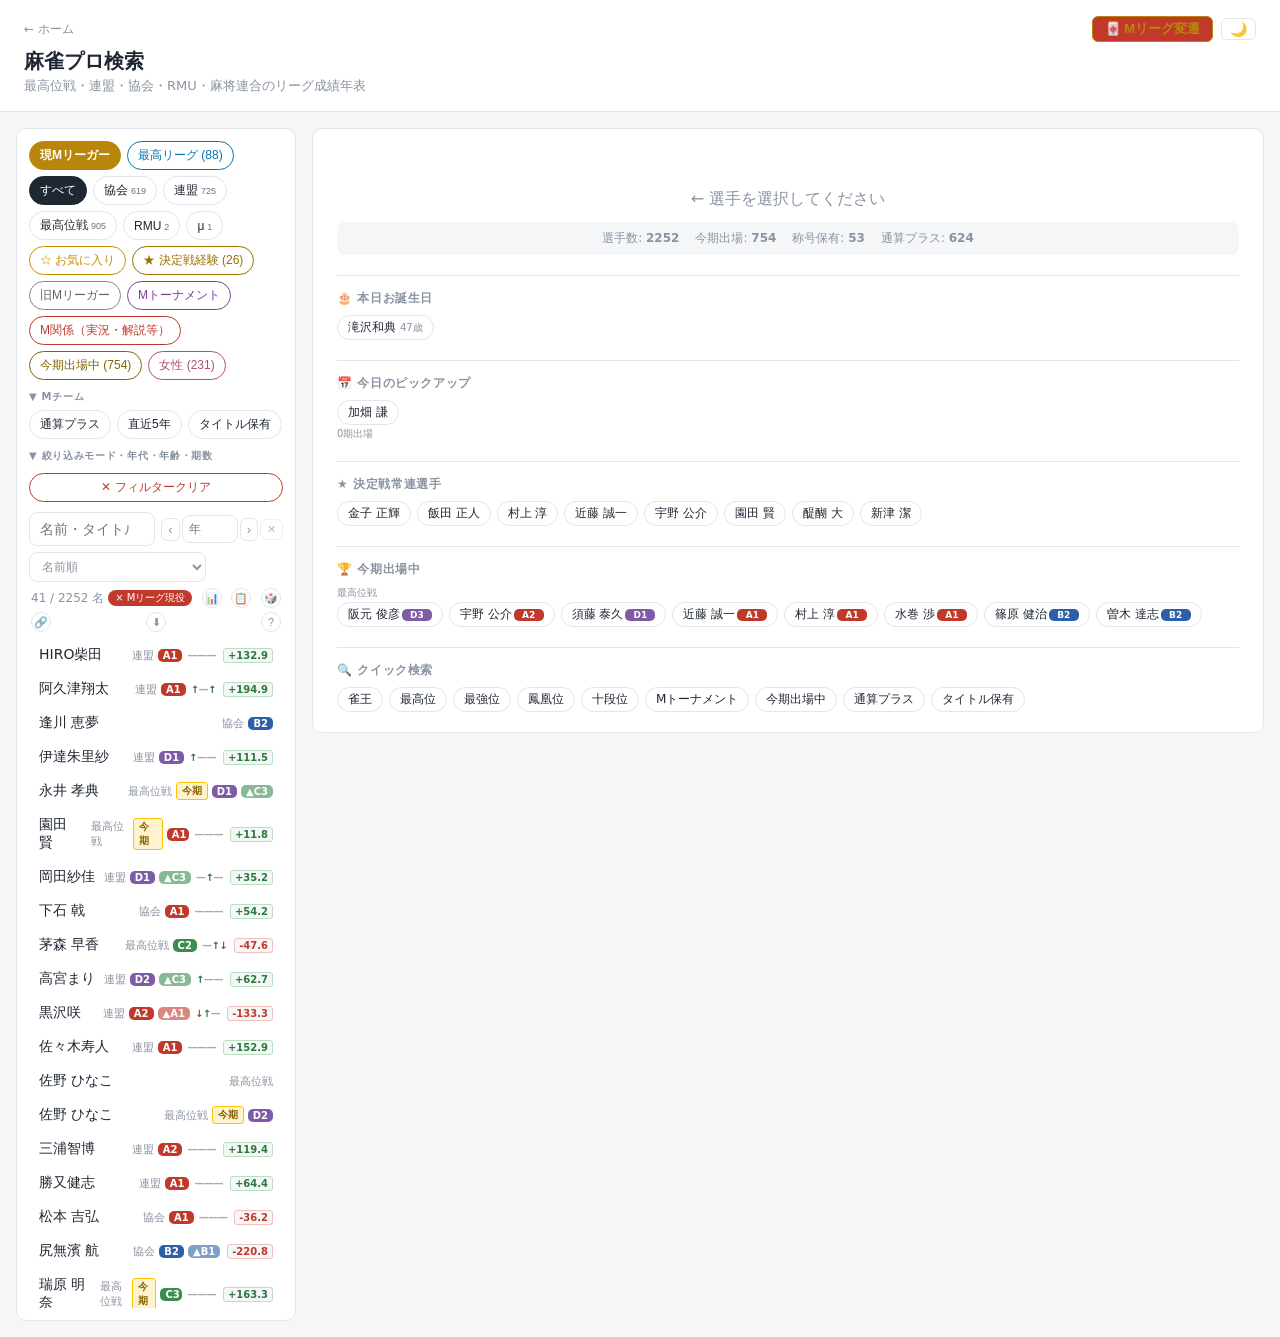
==== commit c3dc9f63: "Mリーグ変遷を専用ページ化しヘッダーにボタン追加 選手詳細内の折りたたみ表示を廃止し、ダークモード切替の左に 「🀄 Mリーグ変遷」ボタンを設置。全選手のシーズン別所属を チーム別マトリクスで一覧表示す" ====
--- a/pro/index.html
+++ b/pro/index.html
@@ -8,7 +8,7 @@
 <meta property="og:title" content="麻雀プロ検索">
 <meta property="og:description" content="最高位戦・連盟・協会・RMU・麻将連合のリーグ成績年表">
 <meta property="og:type" content="website">
-<link rel="stylesheet" href="style.css?v=20260627b">
+<link rel="stylesheet" href="style.css?v=20260627d">
 <link rel="manifest" href="manifest.json">
 <meta name="theme-color" content="#c0392b">
 </head>
@@ -16,10 +16,21 @@
 <div class="app-header">
   <div class="header-top">
     <a href="../" class="back-link">← ホーム</a>
-    <button id="darkToggle" class="dark-toggle-btn" title="ダーク/ライトモード切替" onclick="toggleDark()">🌙</button>
+    <div class="header-actions">
+      <button id="mleagueBtn" class="mleague-btn" title="Mリーグ選手変遷" onclick="openMLeaguePage()">🀄 Mリーグ変遷</button>
+      <button id="darkToggle" class="dark-toggle-btn" title="ダーク/ライトモード切替" onclick="toggleDark()">🌙</button>
+    </div>
   </div>
   <h1>麻雀プロ検索</h1>
   <p class="subtitle">最高位戦・連盟・協会・RMU・麻将連合のリーグ成績年表</p>
+</div>
+
+<div id="mleagueOverlay" class="ml-overlay" style="display:none">
+  <div class="ml-overlay-bar">
+    <h2>🀄 Mリーグ選手変遷</h2>
+    <button class="ml-close-btn" onclick="closeMLeaguePage()">✕ 閉じる</button>
+  </div>
+  <div id="mleagueContent" class="ml-overlay-content"></div>
 </div>
 
 <div class="layout">
@@ -92,8 +103,8 @@
   </main>
 </div>
 
-<script src="data.js?v=20260627b"></script>
-<script src="app.js?v=20260627b"></script>
+<script src="data.js?v=20260627d"></script>
+<script src="app.js?v=20260627d"></script>
 <script>
 document.getElementById('helpBtn').addEventListener('click', function() {
   var p = document.getElementById('helpPanel');
--- a/pro/style.css
+++ b/pro/style.css
@@ -95,8 +95,11 @@
   html.force-light .p-pts.neg { color: #c0392b; }
 }
 
-.dark-toggle-btn { background: none; border: 1px solid var(--border); border-radius: 6px; padding: 2px 8px; font-size: 14px; cursor: pointer; color: var(--muted); margin-left: auto; }
+.header-actions { margin-left: auto; display: flex; align-items: center; gap: 8px; }
+.dark-toggle-btn { background: none; border: 1px solid var(--border); border-radius: 6px; padding: 2px 8px; font-size: 14px; cursor: pointer; color: var(--muted); }
 .dark-toggle-btn:hover { border-color: var(--accent); }
+.mleague-btn { background: var(--accent); border: 1px solid var(--accent); border-radius: 6px; padding: 3px 12px; font-size: 13px; font-weight: 600; cursor: pointer; color: #fff; }
+.mleague-btn:hover { opacity: 0.88; }
 
 * { box-sizing: border-box; }
 
@@ -476,6 +479,45 @@
 .ranking-table td:first-child, .ranking-table th:first-child { width: 36px; text-align: center; }
 .force-dark .ranking-table tr[data-id]:hover { background: #333; }
 
+/* Mリーグ変遷ページ（オーバーレイ） */
+.ml-overlay { position: fixed; inset: 0; z-index: 1000; background: var(--bg); overflow-y: auto; }
+.ml-overlay-bar { position: sticky; top: 0; z-index: 2; display: flex; align-items: center; justify-content: space-between; padding: 12px 20px; background: var(--accent); color: #fff; box-shadow: 0 2px 8px rgba(0,0,0,.15); }
+.ml-overlay-bar h2 { margin: 0; font-size: 18px; }
+.ml-close-btn { background: rgba(255,255,255,.2); border: 1px solid rgba(255,255,255,.5); color: #fff; border-radius: 6px; padding: 6px 14px; font-size: 14px; cursor: pointer; font-weight: 600; }
+.ml-close-btn:hover { background: rgba(255,255,255,.35); }
+.ml-overlay-content { max-width: 1100px; margin: 0 auto; padding: 20px; }
+.ml-page-intro { font-size: 13px; color: var(--muted); line-height: 1.7; margin-bottom: 16px; }
+.ml-legend { display: flex; flex-wrap: wrap; gap: 6px 14px; margin-bottom: 24px; font-size: 12px; }
+.ml-legend-item { display: inline-flex; align-items: center; gap: 5px; color: var(--text); }
+.ml-legend-dot { width: 12px; height: 12px; border-radius: 3px; display: inline-block; }
+.ml-team-block { margin-bottom: 22px; border: 1px solid var(--border); border-radius: 8px; overflow: hidden; }
+.ml-team-head { font-size: 15px; font-weight: 700; color: #fff; padding: 8px 14px; text-shadow: 0 1px 2px rgba(0,0,0,.3); }
+.ml-table-wrap { overflow-x: auto; }
+.ml-matrix { width: 100%; border-collapse: collapse; font-size: 12px; background: var(--panel); }
+.ml-matrix th { background: var(--bg); color: var(--muted); font-size: 11px; font-weight: 600; padding: 6px 4px; text-align: center; border-bottom: 1px solid var(--border); white-space: nowrap; }
+.ml-matrix td { padding: 5px 4px; text-align: center; border-bottom: 1px solid var(--border); white-space: nowrap; }
+.ml-name-col { text-align: left !important; font-weight: 600; color: var(--text); position: sticky; left: 0; background: var(--panel); min-width: 92px; padding-left: 10px !important; }
+.ml-matrix th.ml-name-col { background: var(--bg); }
+.ml-clickable { cursor: pointer; color: var(--accent); }
+.ml-clickable:hover { text-decoration: underline; }
+.ml-c { color: #fff; font-weight: 700; font-size: 12px; text-shadow: 0 1px 2px rgba(0,0,0,.35); position: relative; min-width: 30px; }
+.ml-move { color: #ffe; font-size: 9px; }
+.ml-aw { font-size: 11px; margin-left: 1px; }
+.ml-x { color: var(--border); }
+.ml-former-row .ml-name-col { color: var(--muted); font-weight: 400; }
+.ml-former-row .ml-name-col::after { content: " (脱退)"; font-size: 9px; color: var(--muted); }
+.ml-section-title { font-size: 16px; font-weight: 700; margin: 28px 0 12px; color: var(--text); }
+.ml-standings td { font-weight: 600; }
+.ml-gold { background: #ffd700; color: #000; font-weight: 700; }
+.ml-silver { background: #c0c0c0; color: #000; font-weight: 600; }
+.ml-bronze { background: #cd7f32; color: #fff; font-weight: 600; }
+.ml-note { font-size: 11px; color: var(--muted); margin-top: 8px; }
+.force-dark .ml-overlay { background: #181818; }
+.force-dark .ml-matrix { background: #1e1e1e; }
+.force-dark .ml-matrix th { background: #222; }
+.force-dark .ml-name-col, .force-dark .ml-matrix th.ml-name-col { background: #1e1e1e; }
+.force-dark .ml-team-block { border-color: #333; }
+
 /* チームメイト */
 .teammates-section { margin-top: 20px; padding-top: 14px; border-top: 1px solid var(--border); }
 .teammates-head { font-size: 13px; color: var(--muted); margin-bottom: 8px; }
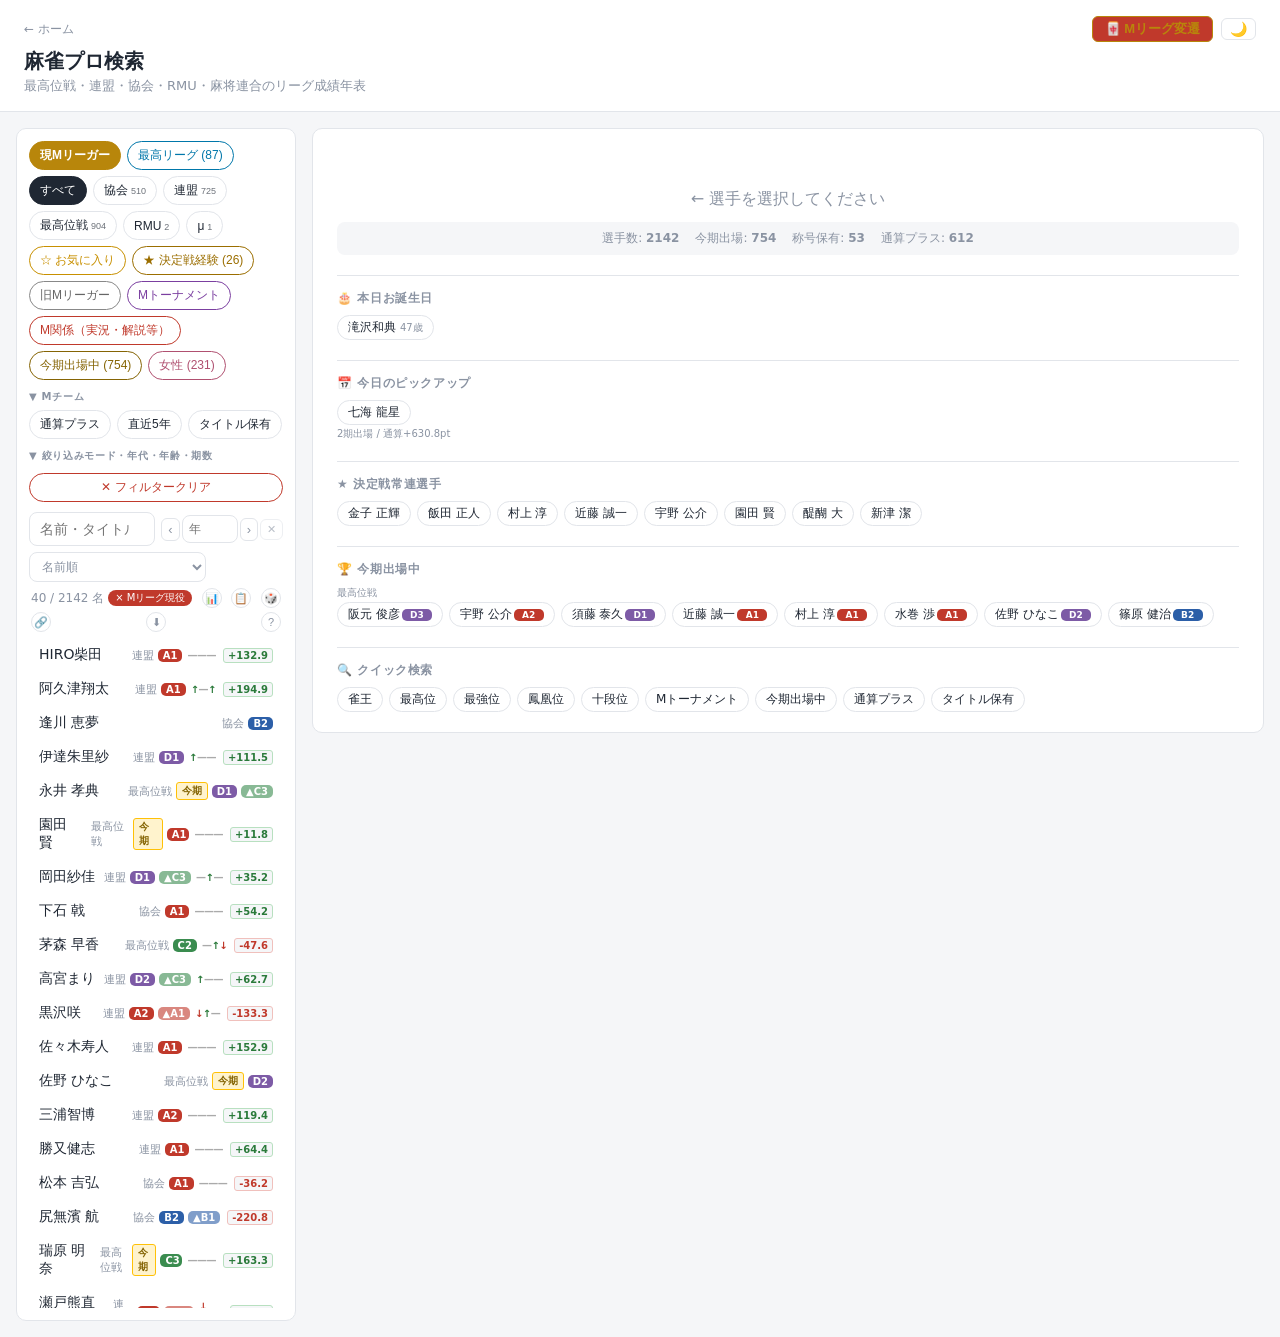
==== commit 4e3dbb32: "Mリーグ変遷に個人賞一覧追加・略称変更・SNS数値更新 - 個人賞「歴代受賞者」セクションを新設。各シーズンの賞名・   受賞者・賞金を表示し、選手名タップで詳細へ遷移。 - チーム一文字略称を変更:" ====
--- a/pro/index.html
+++ b/pro/index.html
@@ -8,7 +8,7 @@
 <meta property="og:title" content="麻雀プロ検索">
 <meta property="og:description" content="最高位戦・連盟・協会・RMU・麻将連合のリーグ成績年表">
 <meta property="og:type" content="website">
-<link rel="stylesheet" href="style.css?v=20260627d">
+<link rel="stylesheet" href="style.css?v=20260627e">
 <link rel="manifest" href="manifest.json">
 <meta name="theme-color" content="#c0392b">
 </head>
@@ -103,8 +103,8 @@
   </main>
 </div>
 
-<script src="data.js?v=20260627d"></script>
-<script src="app.js?v=20260627d"></script>
+<script src="data.js?v=20260627e"></script>
+<script src="app.js?v=20260627e"></script>
 <script>
 document.getElementById('helpBtn').addEventListener('click', function() {
   var p = document.getElementById('helpPanel');
--- a/pro/style.css
+++ b/pro/style.css
@@ -512,6 +512,16 @@
 .ml-silver { background: #c0c0c0; color: #000; font-weight: 600; }
 .ml-bronze { background: #cd7f32; color: #fff; font-weight: 600; }
 .ml-note { font-size: 11px; color: var(--muted); margin-top: 8px; }
+.ml-awards-list { display: flex; flex-direction: column; gap: 10px; }
+.ml-award-season { display: flex; gap: 12px; align-items: flex-start; padding: 8px 0; border-bottom: 1px solid var(--border); }
+.ml-award-year { min-width: 64px; font-weight: 700; font-size: 13px; color: var(--accent); padding-top: 3px; }
+.ml-award-items { display: flex; flex-wrap: wrap; gap: 6px; flex: 1; }
+.ml-award-item { display: inline-flex; align-items: center; gap: 4px; background: var(--bg); border: 1px solid var(--border); border-radius: 14px; padding: 3px 10px; font-size: 12px; }
+.ml-award-name { color: var(--muted); font-size: 11px; }
+.ml-award-item b { color: var(--text); font-weight: 600; }
+.ml-award-prize { color: #2a7a3a; font-size: 11px; font-weight: 600; }
+.force-dark .ml-award-item { background: #242424; }
+.force-dark .ml-award-prize { color: #5cba6e; }
 .force-dark .ml-overlay { background: #181818; }
 .force-dark .ml-matrix { background: #1e1e1e; }
 .force-dark .ml-matrix th { background: #222; }
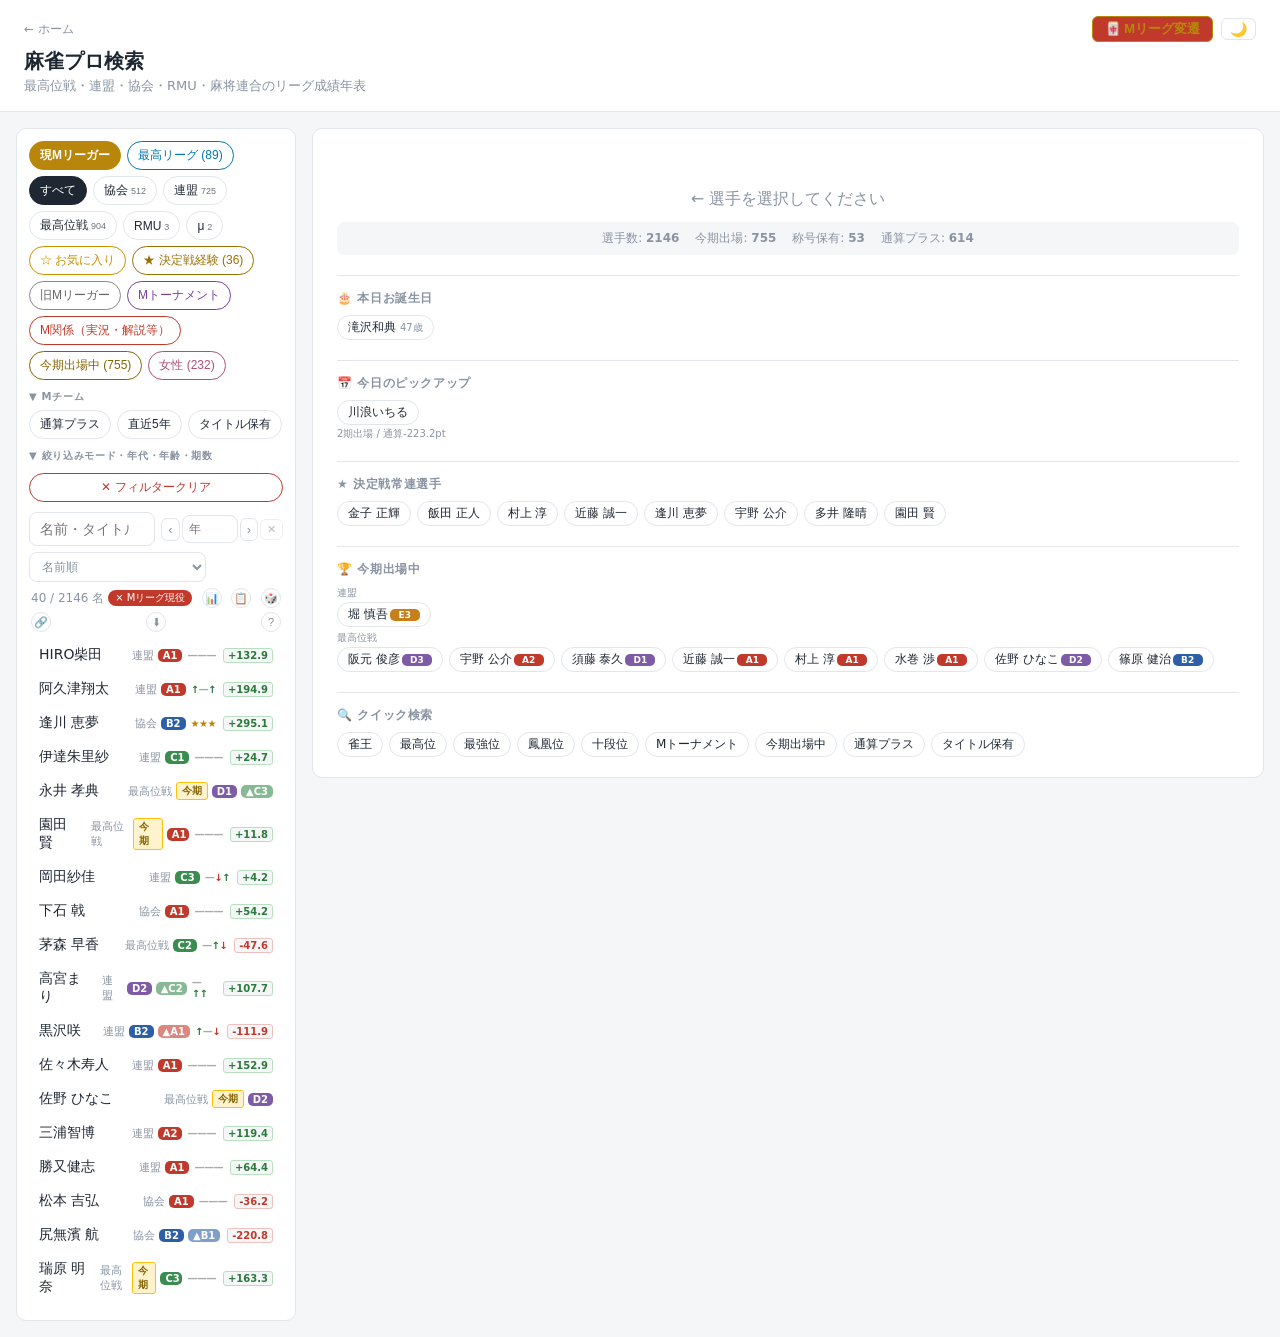
==== commit d0346a98: "2020年以降のリーグ記録の年をタップで成績表ポップアップ表示 選手詳細のタイムラインで2020年以降の通常リーグ記録の年を タップすると、その団体・リーグ・年の成績表をモーダル表示。 DB収録選手を" ====
--- a/pro/index.html
+++ b/pro/index.html
@@ -8,7 +8,7 @@
 <meta property="og:title" content="麻雀プロ検索">
 <meta property="og:description" content="最高位戦・連盟・協会・RMU・麻将連合のリーグ成績年表">
 <meta property="og:type" content="website">
-<link rel="stylesheet" href="style.css?v=20260627e">
+<link rel="stylesheet" href="style.css?v=20260628a">
 <link rel="manifest" href="manifest.json">
 <meta name="theme-color" content="#c0392b">
 </head>
@@ -31,6 +31,13 @@
     <button class="ml-close-btn" onclick="closeMLeaguePage()">✕ 閉じる</button>
   </div>
   <div id="mleagueContent" class="ml-overlay-content"></div>
+</div>
+
+<div id="standingsModal" class="std-modal" style="display:none" onclick="if(event.target===this)closeStandings()">
+  <div class="std-modal-box">
+    <div class="std-modal-head"><span id="stdTitle"></span><button class="std-close" onclick="closeStandings()">✕</button></div>
+    <div id="stdBody" class="std-modal-body"></div>
+  </div>
 </div>
 
 <div class="layout">
@@ -103,8 +110,8 @@
   </main>
 </div>
 
-<script src="data.js?v=20260627e"></script>
-<script src="app.js?v=20260627e"></script>
+<script src="data.js?v=20260628a"></script>
+<script src="app.js?v=20260628a"></script>
 <script>
 document.getElementById('helpBtn').addEventListener('click', function() {
   var p = document.getElementById('helpPanel');
--- a/pro/style.css
+++ b/pro/style.css
@@ -408,6 +408,32 @@
 .rec-year { display: block; font-size: 10px; color: var(--muted); font-weight: 400; }
 .yr-link { cursor: pointer; }
 .yr-link:hover { color: var(--accent); text-decoration: underline; }
+.yr-std { cursor: pointer; color: var(--tier-b); text-decoration: underline dotted; font-weight: 600; }
+.yr-std:hover { color: var(--accent); text-decoration: underline; }
+
+/* リーグ成績表モーダル */
+.std-modal { position: fixed; inset: 0; z-index: 1100; background: rgba(0,0,0,.5); display: flex; align-items: center; justify-content: center; padding: 16px; }
+.std-modal-box { background: var(--panel); border-radius: 10px; max-width: 460px; width: 100%; max-height: 82vh; display: flex; flex-direction: column; box-shadow: 0 10px 40px rgba(0,0,0,.3); }
+.std-modal-head { display: flex; align-items: center; justify-content: space-between; gap: 10px; padding: 12px 16px; border-bottom: 1px solid var(--border); font-weight: 700; font-size: 14px; color: var(--text); }
+.std-close { background: none; border: 1px solid var(--border); border-radius: 6px; padding: 2px 9px; font-size: 14px; cursor: pointer; color: var(--muted); }
+.std-close:hover { border-color: var(--accent); color: var(--accent); }
+.std-modal-body { overflow-y: auto; padding: 8px 12px 14px; }
+.std-table { width: 100%; border-collapse: collapse; font-size: 13px; }
+.std-table th { text-align: left; font-size: 11px; color: var(--muted); border-bottom: 2px solid var(--border); padding: 5px 8px; }
+.std-table td { padding: 6px 8px; border-bottom: 1px solid var(--border); }
+.std-rank { width: 44px; text-align: center; color: var(--muted); font-weight: 600; }
+.std-row { cursor: pointer; }
+.std-row:hover { background: var(--hover-bg, #f5f5f5); }
+.std-hl { background: #fff6d6; }
+.std-hl .std-name { font-weight: 700; }
+.std-res { font-size: 10px; color: var(--muted); }
+.std-pts { text-align: right; font-variant-numeric: tabular-nums; }
+.std-pts.pos { color: #2a7a3a; }
+.std-pts.neg { color: #c0392b; }
+.std-note { font-size: 11px; color: var(--muted); margin-top: 8px; }
+.std-empty { color: var(--muted); font-size: 13px; padding: 20px 8px; text-align: center; }
+.force-dark .std-row:hover { background: #333; }
+.force-dark .std-hl { background: #4a4326; }
 .half { color: var(--muted); font-size: 10px; background: #eef0f3; border-radius: 3px; padding: 1px 4px; margin-left: 2px; }
 
 .pts-neg { color: var(--accent); }
@@ -459,6 +485,7 @@
   font-weight: 600;
 }
 .profile-links a:hover { background: #2c5fa8; color: #fff; }
+.sns-count { margin-left: 5px; font-size: 11px; opacity: 0.75; font-weight: 700; }
 
 /* 閲覧履歴 */
 .recent-section { margin-top: 20px; padding-top: 14px; border-top: 1px solid var(--border); }
@@ -502,6 +529,8 @@
 .ml-clickable:hover { text-decoration: underline; }
 .ml-c { color: #fff; font-weight: 700; font-size: 12px; text-shadow: 0 1px 2px rgba(0,0,0,.35); position: relative; min-width: 30px; }
 .ml-move { color: #ffe; font-size: 9px; }
+.ml-champ { box-shadow: inset 0 0 0 3px #ffd700; }
+.ml-crown { font-size: 10px; margin-right: 1px; filter: drop-shadow(0 0 1px rgba(0,0,0,.6)); }
 .ml-aw { font-size: 11px; margin-left: 1px; }
 .ml-x { color: var(--border); }
 .ml-former-row .ml-name-col { color: var(--muted); font-weight: 400; }
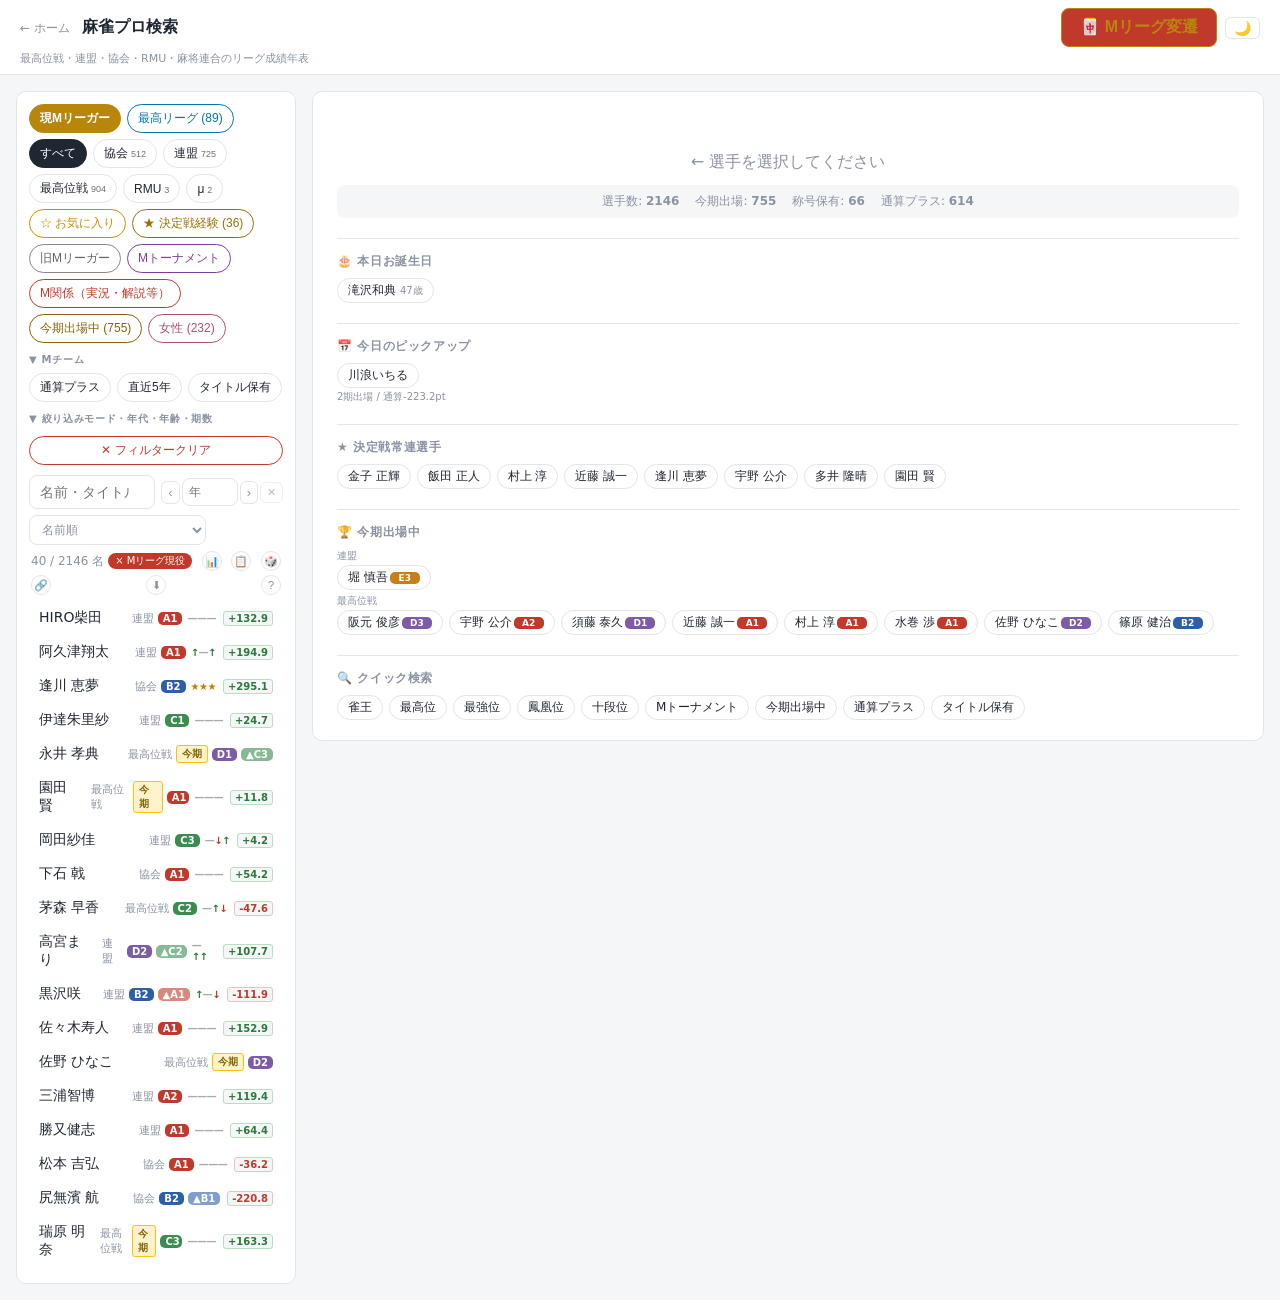
==== commit 85a5675e: "ヘッダー: 「麻雀プロ検索」を「← ホーム」の横に配置 見出しをホームリンクと同じ行に並べ、さらにコンパクト化。  Co-Authored-By: Claude Opus 4.8 <noreply@a" ====
--- a/pro/index.html
+++ b/pro/index.html
@@ -8,26 +8,31 @@
 <meta property="og:title" content="麻雀プロ検索">
 <meta property="og:description" content="最高位戦・連盟・協会・RMU・麻将連合のリーグ成績年表">
 <meta property="og:type" content="website">
-<link rel="stylesheet" href="style.css?v=20260628a">
+<link rel="stylesheet" href="style.css?v=20260629a">
 <link rel="manifest" href="manifest.json">
 <meta name="theme-color" content="#c0392b">
 </head>
 <body>
 <div class="app-header">
   <div class="header-top">
-    <a href="../" class="back-link">← ホーム</a>
+    <div class="header-left">
+      <a href="../" class="back-link">← ホーム</a>
+      <h1>麻雀プロ検索</h1>
+    </div>
     <div class="header-actions">
       <button id="mleagueBtn" class="mleague-btn" title="Mリーグ選手変遷" onclick="openMLeaguePage()">🀄 Mリーグ変遷</button>
       <button id="darkToggle" class="dark-toggle-btn" title="ダーク/ライトモード切替" onclick="toggleDark()">🌙</button>
     </div>
   </div>
-  <h1>麻雀プロ検索</h1>
   <p class="subtitle">最高位戦・連盟・協会・RMU・麻将連合のリーグ成績年表</p>
 </div>
 
 <div id="mleagueOverlay" class="ml-overlay" style="display:none">
   <div class="ml-overlay-bar">
-    <h2>🀄 Mリーグ選手変遷</h2>
+    <div class="ml-tabs">
+      <button class="ml-tab active" id="mlTabMatrix" onclick="switchMLTab('matrix')">🀄 選手変遷</button>
+      <button class="ml-tab" id="mlTabFollowers" onclick="switchMLTab('followers')">📊 チーム別フォロワー</button>
+    </div>
     <button class="ml-close-btn" onclick="closeMLeaguePage()">✕ 閉じる</button>
   </div>
   <div id="mleagueContent" class="ml-overlay-content"></div>
@@ -110,8 +115,8 @@
   </main>
 </div>
 
-<script src="data.js?v=20260628a"></script>
-<script src="app.js?v=20260628a"></script>
+<script src="data.js?v=20260629a"></script>
+<script src="app.js?v=20260629a"></script>
 <script>
 document.getElementById('helpBtn').addEventListener('click', function() {
   var p = document.getElementById('helpPanel');
--- a/pro/style.css
+++ b/pro/style.css
@@ -98,7 +98,7 @@
 .header-actions { margin-left: auto; display: flex; align-items: center; gap: 8px; }
 .dark-toggle-btn { background: none; border: 1px solid var(--border); border-radius: 6px; padding: 2px 8px; font-size: 14px; cursor: pointer; color: var(--muted); }
 .dark-toggle-btn:hover { border-color: var(--accent); }
-.mleague-btn { background: var(--accent); border: 1px solid var(--accent); border-radius: 6px; padding: 3px 12px; font-size: 13px; font-weight: 600; cursor: pointer; color: #fff; }
+.mleague-btn { background: var(--accent); border: 1px solid var(--accent); border-radius: 8px; padding: 8px 18px; font-size: 16px; font-weight: 700; cursor: pointer; color: #fff; }
 .mleague-btn:hover { opacity: 0.88; }
 
 * { box-sizing: border-box; }
@@ -111,15 +111,17 @@
 }
 
 .app-header {
-  padding: 16px 24px;
+  padding: 8px 20px;
   background: var(--panel);
   border-bottom: 1px solid var(--border);
 }
-.app-header h1 { margin: 0; font-size: 20px; }
-.header-top { margin-bottom: 6px; display: flex; align-items: center; justify-content: space-between; }
+.app-header h1 { margin: 0; font-size: 16px; }
+.header-top { margin-bottom: 4px; display: flex; align-items: center; justify-content: space-between; gap: 8px; }
+.header-left { display: flex; align-items: baseline; gap: 12px; min-width: 0; }
+.header-left h1 { white-space: nowrap; }
 .back-link { font-size: 12px; color: var(--muted); text-decoration: none; }
 .back-link:hover { color: var(--accent); }
-.subtitle { margin: 2px 0 0; color: var(--muted); font-size: 13px; }
+.subtitle { margin: 1px 0 0; color: var(--muted); font-size: 11px; }
 
 .layout {
   display: flex;
@@ -508,8 +510,44 @@
 
 /* Mリーグ変遷ページ（オーバーレイ） */
 .ml-overlay { position: fixed; inset: 0; z-index: 1000; background: var(--bg); overflow-y: auto; }
-.ml-overlay-bar { position: sticky; top: 0; z-index: 2; display: flex; align-items: center; justify-content: space-between; padding: 12px 20px; background: var(--accent); color: #fff; box-shadow: 0 2px 8px rgba(0,0,0,.15); }
+.ml-overlay-bar { position: sticky; top: 0; z-index: 2; display: flex; align-items: center; justify-content: space-between; gap: 8px; flex-wrap: wrap; padding: 10px 16px; background: var(--accent); color: #fff; box-shadow: 0 2px 8px rgba(0,0,0,.15); }
 .ml-overlay-bar h2 { margin: 0; font-size: 18px; }
+.ml-tabs { display: flex; gap: 6px; }
+.ml-tab { background: rgba(255,255,255,.15); border: 1px solid rgba(255,255,255,.35); color: #fff; border-radius: 8px; padding: 6px 12px; font-size: 13px; font-weight: 600; cursor: pointer; white-space: nowrap; }
+.ml-tab.active { background: #fff; color: var(--accent); }
+.ml-tab:hover:not(.active) { background: rgba(255,255,255,.28); }
+.tf-page { max-width: 760px; margin: 0 auto; }
+.tf-controls { display: flex; flex-wrap: wrap; gap: 10px 18px; margin: 4px 0 14px; }
+.tf-grp { display: flex; align-items: center; gap: 6px; }
+.tf-grp-label { font-size: 11px; color: var(--muted); margin-right: 2px; }
+.tf-toggle { border: 1px solid var(--border); background: var(--panel); color: var(--muted); border-radius: 14px; padding: 4px 12px; font-size: 12px; font-weight: 600; cursor: pointer; }
+.tf-toggle.active { background: var(--accent); border-color: var(--accent); color: #fff; }
+.tf-toggle:hover:not(.active) { border-color: var(--accent); color: var(--accent); }
+.tf-official { margin-left: 28px; margin-top: 4px; font-size: 11px; color: var(--muted); }
+.tf-official b { color: var(--text); font-weight: 700; }
+.tf-off-link { color: var(--tier-b); text-decoration: none; font-weight: 600; }
+.tf-off-link:hover { text-decoration: underline; color: var(--accent); }
+.force-dark .tf-toggle { background: #2a2a2a; }
+.tf-legend { display: flex; gap: 16px; font-size: 12px; color: var(--muted); margin: 4px 0 16px; }
+.tf-legend span { display: inline-flex; align-items: center; gap: 5px; }
+.tf-dot { width: 11px; height: 11px; border-radius: 2px; display: inline-block; }
+.tf-item { margin-bottom: 16px; }
+.tf-head { display: flex; align-items: baseline; gap: 8px; margin-bottom: 4px; }
+.tf-rank { width: 20px; font-size: 12px; color: var(--muted); font-weight: 700; text-align: center; }
+.tf-team { font-weight: 700; font-size: 14px; }
+.tf-total { margin-left: auto; font-weight: 700; font-size: 14px; color: var(--text); font-variant-numeric: tabular-nums; }
+.tf-bar { display: flex; height: 18px; background: var(--bg); border-radius: 4px; overflow: hidden; margin-left: 28px; }
+.tf-seg { height: 100%; }
+.tf-expand { margin-left: 28px; margin-top: 5px; background: none; border: none; color: var(--muted); font-size: 11px; font-weight: 600; cursor: pointer; padding: 2px 0; }
+.tf-expand:hover { color: var(--accent); }
+.tf-members { margin-left: 28px; margin-top: 4px; display: flex; flex-wrap: wrap; gap: 5px; }
+.tf-mem-tog { border: 1px solid var(--border); background: var(--panel); color: var(--muted); border-radius: 12px; padding: 3px 9px; font-size: 11px; cursor: pointer; }
+.tf-mem-tog b { font-weight: 700; }
+.tf-mem-tog.active { border-color: var(--accent); color: var(--text); }
+.tf-mem-tog.active b { color: var(--accent); }
+.tf-mem-tog:not(.active) { opacity: .55; text-decoration: line-through; }
+.force-dark .tf-bar { background: #2a2a2a; }
+.force-dark .tf-mem-tog { background: #2a2a2a; }
 .ml-close-btn { background: rgba(255,255,255,.2); border: 1px solid rgba(255,255,255,.5); color: #fff; border-radius: 6px; padding: 6px 14px; font-size: 14px; cursor: pointer; font-weight: 600; }
 .ml-close-btn:hover { background: rgba(255,255,255,.35); }
 .ml-overlay-content { max-width: 1100px; margin: 0 auto; padding: 20px; }
